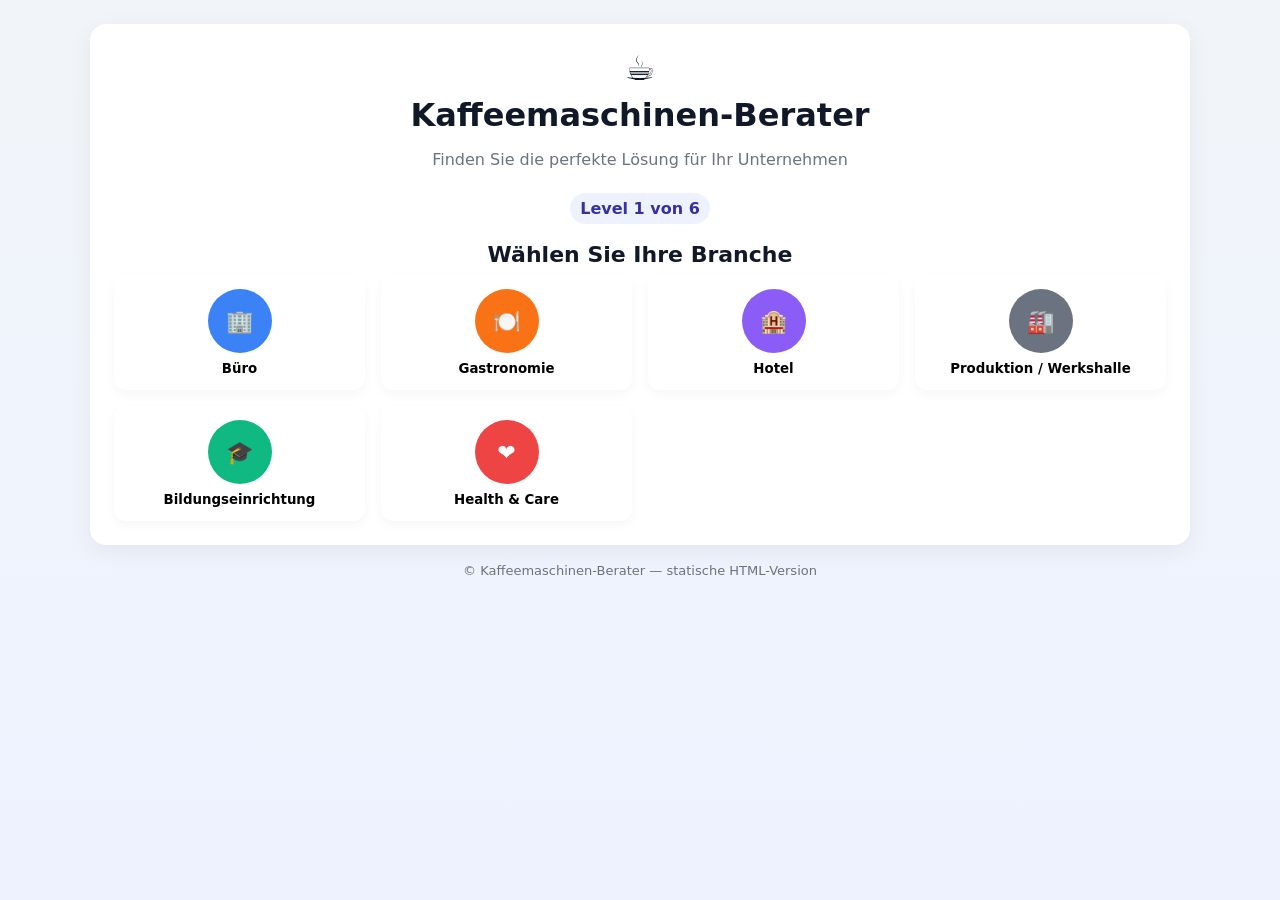
==== game.html @ 8fe612bf "initial state" ====
<!doctype html>
<html lang="de">
<head>
  <meta charset="utf-8" />
  <meta name="viewport" content="width=device-width,initial-scale=1" />
  <title>Kaffeemaschinen-Berater (HTML Version)</title>
  <style>
    :root{
      --bg:#f8fafc; --card:#fff; --muted:#6b7280; --accent:#059669;
    }
    *{box-sizing:border-box;font-family:Inter, ui-sans-serif, system-ui, -apple-system, "Segoe UI", Roboto, "Helvetica Neue", Arial;}
    body{margin:0; background:linear-gradient(180deg,#f1f5f9,#eef2ff); color:#111827; min-height:100vh; padding:24px;}
    .container{max-width:1100px;margin:0 auto;}
    .center{text-align:center;}
    .card{background:var(--card); border-radius:16px; padding:24px; box-shadow:0 6px 24px rgba(15,23,42,0.06);}
    header{margin-bottom:18px}
    h1{font-size:32px;margin:8px 0}
    h2{font-size:22px;margin:8px 0}
    .grid{display:grid; gap:16px;}
    .grid.cols-3{grid-template-columns:repeat(auto-fit,minmax(220px,1fr));}
    button{cursor:pointer;border:0;border-radius:12px;padding:14px;text-align:left;background:#fff;box-shadow:0 4px 12px rgba(2,6,23,0.04);}
    button:hover{transform:translateY(-4px);transition:all .18s ease;}
    .icon-circle{width:64px;height:64px;border-radius:9999px;display:flex;align-items:center;justify-content:center;margin:0 auto 8px;}
    .muted{color:var(--muted)}
    .small{font-size:13px}
    .pill{display:inline-block;padding:6px 10px;border-radius:999px;background:#eef2ff;color:#3730a3;font-weight:600;margin-top:8px}
    .actions{display:flex;gap:12px;flex-wrap:wrap;margin-top:12px}
    .btn-primary{background:var(--accent);color:white;padding:12px 18px;border-radius:10px;}
    .btn-ghost{background:transparent;color:var(--muted);padding:10px;border-radius:10px;}
    .btn-disabled{background:#e5e7eb;color:#9ca3af;cursor:not-allowed}
    .benefit{display:flex;gap:10px;align-items:flex-start}
    .check{width:20px;height:20px;border-radius:999px;background:#10b981;color:white;display:inline-grid;place-items:center;font-weight:700;font-size:12px}
    form .field{margin-bottom:12px}
    input, textarea{width:100%;padding:10px;border:1px solid #e5e7eb;border-radius:8px}
    footer{margin-top:18px;text-align:center;color:var(--muted);font-size:13px}
    /* responsive small */
    @media (max-width:640px){
      h1{font-size:24px}
      .icon-circle{width:56px;height:56px}
    }
  </style>
</head>
<body>
  <div class="container">
    <div id="app" class="card">
      <!-- Dynamic content injected here by JS -->
    </div>
    <footer>© Kaffeemaschinen-Berater — statische HTML-Version</footer>
  </div>

  <script>
  // --- Data & helpers (translated and corrected from React original) ---
  const app = document.getElementById('app');

  const branchen = [
    { id: 'buero', name: 'Büro', color: '#3b82f6', icon: '🏢' },
    { id: 'gastronomie', name: 'Gastronomie', color: '#f97316', icon: '🍽️' },
    { id: 'hotel', name: 'Hotel', color: '#8b5cf6', icon: '🏨' },
    { id: 'produktion', name: 'Produktion / Werkshalle', color: '#6b7280', icon: '🏭' },
    { id: 'bildung', name: 'Bildungseinrichtung', color: '#10b981', icon: '🎓' },
    { id: 'health', name: 'Health & Care', color: '#ef4444', icon: '❤️' }
  ];

  const mitarbeiterGroessen = [
    { id: 'bis10', label: 'Bis 10 Mitarbeiter', value: 'bis10' },
    { id: '11-50', label: '11–50 Mitarbeiter', value: '11-50' },
    { id: '51-200', label: '51–200 Mitarbeiter', value: '51-200' },
    { id: 'ueber200', label: 'Über 200 Mitarbeiter', value: 'ueber200' }
  ];

  const getraenkeOptionen = [
    { id: 'kaffee', label: 'Kaffee', icon: '☕' },
    { id: 'cappuccino', label: 'Cappuccino / Latte', icon: '🥛' },
    { id: 'tee', label: 'Tee', icon: '🍵' },
    { id: 'kakao', label: 'Kakao / Spezialgetränke', icon: '🍫' }
  ];

  // application state
  let state = {
    level: 1,
    branche: '',
    einsatzart: '',
    kundentyp: '',
    mitarbeiter: '',
    getraenke: [],
    festwasser: '',
    showForm: false,
    form: { firma:'', ansprechpartner:'', email:'', telefon:'', nachricht:'' }
  };

  function render(){
    app.innerHTML = '';
    if(state.level === -1){ return renderEventAbort(); }
    if(state.level === -2){ return renderPrivateAbort(); }
    if(state.level === 1){ return renderBranchenwahl(); }
    if(state.level === 2){ return renderEinsatzart(); }
    if(state.level === 3){ return renderKundentyp(); }
    if(state.level === 4){ return renderMitarbeiter(); }
    if(state.level === 5){ return renderGetraenke(); }
    if(state.level === 6 && !state.showForm){ return renderEmpfehlung(); }
    if(state.showForm){ return renderForm(); }
    // fallback
    app.innerHTML = '<p class="center muted">Etwas ist schiefgelaufen — bitte Seite neu laden.</p>';
  }

  // --- Render functions ---
  function renderBranchenwahl(){
    const container = document.createElement('div');
    container.innerHTML = `
      <header class="center">
        <div style="font-size:34px">☕</div>
        <h1>Kaffeemaschinen-Berater</h1>
        <p class="muted">Finden Sie die perfekte Lösung für Ihr Unternehmen</p>
        <div class="pill">Level 1 von 6</div>
      </header>
      <section>
        <h2 class="center">Wählen Sie Ihre Branche</h2>
        <div class="grid cols-3" id="branchen-grid"></div>
      </section>
    `;
    app.appendChild(container);
    const grid = container.querySelector('#branchen-grid');
    branchen.forEach(b => {
      const btn = document.createElement('button');
      btn.innerHTML = `
        <div class="icon-circle" style="background:${b.color}; color:white; width:64px;height:64px;border-radius:9999px;">
          <div style="font-size:22px">${b.icon}</div>
        </div>
        <strong style="display:block;text-align:center">${b.name}</strong>
      `;
      btn.addEventListener('click', () => { state.branche = b.id; state.level = 2; render(); });
      grid.appendChild(btn);
    });
  }

  function renderEinsatzart(){
    const container = document.createElement('div');
    container.innerHTML = `
      <header class="center small">
        <div class="pill">Level 2 von 6</div>
        <h2>Wie möchten Sie die Maschine nutzen?</h2>
      </header>
      <div class="grid" style="margin-top:12px">
        <button id="dauerhaft">
          <div style="font-size:22px;margin-bottom:6px">✅</div>
          <strong>Dauerhafter Einsatz im Unternehmen</strong>
          <div class="muted small">Für den täglichen Gebrauch in Ihrem Betrieb</div>
        </button>
        <button id="event">
          <div style="font-size:22px;margin-bottom:6px">❌</div>
          <strong>Einmaliges Event</strong>
          <div class="muted small">Für eine einzelne Veranstaltung</div>
        </button>
      </div>
      <div class="actions"><button class="btn-ghost" id="back">← Zurück zur Branchenwahl</button></div>
    `;
    app.appendChild(container);
    container.querySelector('#dauerhaft').addEventListener('click', () => { state.einsatzart = 'dauerhaft'; state.level = 3; render(); });
    container.querySelector('#event').addEventListener('click', () => { state.einsatzart = 'event'; state.level = -1; render(); });
    container.querySelector('#back').addEventListener('click', () => { state.level = 1; render(); });
  }

  function renderKundentyp(){
    const container = document.createElement('div');
    container.innerHTML = `
      <header class="center small">
        <div class="pill">Level 3 von 6</div>
        <h2>Für wen ist die Maschine?</h2>
      </header>
      <div class="grid" style="margin-top:12px">
        <button id="gewerblich"><div style="font-size:22px;margin-bottom:6px">🏢</div><strong>Gewerbliche Nutzung</strong><div class="muted small">Für Unternehmen und Organisationen</div></button>
        <button id="privat"><div style="font-size:22px;margin-bottom:6px">👤</div><strong>Private Nutzung</strong><div class="muted small">Für den privaten Haushalt</div></button>
      </div>
      <div class="actions"><button class="btn-ghost" id="back">← Zurück</button></div>
    `;
    app.appendChild(container);
    container.querySelector('#gewerblich').addEventListener('click', () => { state.kundentyp = 'gewerblich'; state.level = 4; render(); });
    container.querySelector('#privat').addEventListener('click', () => { state.kundentyp = 'privat'; state.level = -2; render(); });
    container.querySelector('#back').addEventListener('click', () => { state.level = 2; render(); });
  }

  function renderMitarbeiter(){
    const container = document.createElement('div');
    container.innerHTML = `
      <header class="center small">
        <div class="pill">Level 4 von 6</div>
        <h2>Wie viele Mitarbeiter haben Sie?</h2>
        <p class="muted">Dies hilft uns, die richtige Maschinengröße zu empfehlen</p>
      </header>
      <div class="grid cols-3" id="mitarbeiter-grid" style="margin-top:12px"></div>
      <div class="actions"><button class="btn-ghost" id="back">← Zurück</button></div>
    `;
    app.appendChild(container);
    const grid = container.querySelector('#mitarbeiter-grid');
    mitarbeiterGroessen.forEach(g => {
      const btn = document.createElement('button');
      btn.innerHTML = `
        <div style="font-size:20px;margin-bottom:8px">👥</div>
        <strong style="display:block;text-align:center">${g.label}</strong>
      `;
      btn.addEventListener('click', () => { state.mitarbeiter = g.value; state.level = 5; render(); });
      grid.appendChild(btn);
    });
    container.querySelector('#back').addEventListener('click', () => { state.level = 3; render(); });
  }

  function renderGetraenke(){
    const container = document.createElement('div');
    container.innerHTML = `
      <header class="center small">
        <div class="pill">Level 5 von 6</div>
        <h2>Welche Getränke möchten Sie anbieten?</h2>
        <p class="muted">Mehrfachauswahl möglich</p>
      </header>
      <div class="grid cols-3" id="getraenke-grid" style="margin-top:12px"></div>
      <div style="margin-top:12px">
        <button id="weiter" class="btn-primary btn-disabled">Weiter</button>
      </div>
      <div class="actions"><button class="btn-ghost" id="back">← Zurück</button></div>
    `;
    app.appendChild(container);
    const grid = container.querySelector('#getraenke-grid');
    getraenkeOptionen.forEach(g => {
      const btn = document.createElement('button');
      btn.setAttribute('data-id', g.id);
      updateGetraenkButton(btn, g);
      btn.addEventListener('click', () => {
        toggleGetraenk(g.id);
        updateGetraenkButton(btn, g);
        updateWeiterButton();
      });
      grid.appendChild(btn);
    });
    function updateWeiterButton(){
      const weiter = container.querySelector('#weiter');
      if(state.getraenke.length > 0){ weiter.classList.remove('btn-disabled'); weiter.classList.add('btn-primary'); weiter.disabled=false; }
      else { weiter.classList.add('btn-disabled'); weiter.classList.remove('btn-primary'); weiter.disabled=true; }
    }
    function updateGetraenkButton(btn,g){
      const selected = state.getraenke.includes(g.id);
      btn.innerHTML = `<div style="font-size:26px;margin-bottom:8px">${g.icon}</div><strong>${g.label}</strong>${selected?'<div style="margin-top:8px" class="small">Ausgewählt ✓</div>':''}`;
      btn.style.background = selected ? '#fbcfe8' : '#fff';
    }
    function toggleGetraenk(id){
      const idx = state.getraenke.indexOf(id);
      if(idx >= 0) state.getraenke.splice(idx,1);
      else state.getraenke.push(id);
    }
    container.querySelector('#weiter').addEventListener('click', () => {
      if(state.getraenke.length === 0) return;
      // NEXT: ask about festwasser (fixed water connection) — this corrects the original which advanced without asking
      renderFestwasserQuestion();
    });
    container.querySelector('#back').addEventListener('click', () => { state.level = 4; render(); });
    updateWeiterButton();
  }

  function renderFestwasserQuestion(){
    app.innerHTML = '';
    const container = document.createElement('div');
    container.innerHTML = `
      <header class="center small">
        <div class="pill">Level 6 von 6</div>
        <h2>Ist ein Festwasseranschluss (Direktwasser) möglich?</h2>
        <p class="muted">Festwasseranschluss ermöglicht unterbrechungsfreien Betrieb bei hohem Bedarf.</p>
      </header>
      <div style="display:flex;gap:12px;flex-wrap:wrap;margin-top:12px">
        <button id="fest-ja" class="btn-primary">Ja, Festwasser möglich</button>
        <button id="fest-nein" class="btn-ghost">Nein, nur Tank/Frischwasser</button>
      </div>
      <div class="actions"><button class="btn-ghost" id="back">← Zurück</button></div>
    `;
    app.appendChild(container);
    container.querySelector('#fest-ja').addEventListener('click', () => { state.festwasser = 'ja'; state.level = 6; render(); });
    container.querySelector('#fest-nein').addEventListener('click', () => { state.festwasser = 'nein'; state.level = 6; render(); });
    container.querySelector('#back').addEventListener('click', () => { state.level = 5; render(); });
  }

  function getMaschinenEmpfehlung(){
    const m = state.mitarbeiter;
    if(m === 'bis10'){
      return {
        name:'Compact Pro 3000',
        modelle:['Jura GIGA X3','WMF 1100 S','Melitta Cafina XT4'],
        benefits:[
          'Perfekt für kleine Teams bis 10 Personen',
          'Kompaktes Design mit vollautomatischem Milchsystem',
          'Einfache Reinigung und niedriger Wartungsaufwand'
        ]
      };
    } else if(m === '11-50'){
      return {
        name:'Business Line 5000',
        modelle:['WMF 1500 S+','Schaerer Coffee Art Plus','Jura X8'],
        benefits:[
          'Hoher Durchsatz für mittlere Betriebe (ca. 50–150 Tassen/Tag)',
          'Automatisches Milchsystem mit perfektem Milchschaum',
          'Telemetrie-Service für vorausschauende Wartung'
        ]
      };
    } else if(m === '51-200'){
      return {
        name:'Professional XL 8000',
        modelle:['Franke A800','WMF 9000 S+','Schaerer Coffee Soul'],
        benefits:[
          'Leistungsstarke Maschinen für hohen Bedarf (ca. 200–400 Tassen/Tag)',
          'Doppelmühlen-System für verschiedene Kaffeesorten',
          'Festwasseranschluss möglich für unterbrechungsfreien Betrieb'
        ]
      };
    } else {
      return {
        name:'Industrial Power 10000',
        modelle:['Franke SB1200','WMF 5000 S+','Schaerer Coffee Prime'],
        benefits:[
          'Industrielösung für Großbetriebe (über 500 Tassen/Tag)',
          'Robuste Technik mit maximaler Betriebssicherheit',
          'Full-Service-Paket mit 24h-Notdienst möglich'
        ]
      };
    }
  }

  function renderEmpfehlung(){
    const empfehlung = getMaschinenEmpfehlung();
    const container = document.createElement('div');
    container.innerHTML = `
      <header class="center">
        <div style="font-size:42px">🏆</div>
        <h1>Ihre Empfehlung</h1>
        <div class="pill">${empfehlung.name}</div>
      </header>

      <section style="margin-top:12px" class="card">
        <h2>Passende Modelle</h2>
        <div id="models" style="display:flex;gap:12px;flex-wrap:wrap;margin-top:10px"></div>

        <h2 style="margin-top:12px">Ihre Vorteile</h2>
        <div id="benefits" style="margin-top:8px"></div>
      </section>

      <section style="margin-top:12px" class="card center">
        <h3>Interessiert?</h3>
        <p class="muted">Lassen Sie sich von unseren Experten beraten!</p>
        <div class="actions center" style="justify-content:center;margin-top:12px">
          <button id="open-form" class="btn-primary">Jetzt kostenlos beraten lassen</button>
          <button id="new" class="btn-ghost">Neue Beratung starten</button>
        </div>
      </section>
    `;
    app.appendChild(container);
    const modelsDiv = container.querySelector('#models');
    empfehlung.modelle.forEach(m => {
      const d = document.createElement('div');
      d.className = 'card';
      d.style.minWidth='160px';
      d.innerHTML = `<div style="font-size:28px">☕</div><strong>${m}</strong>`;
      modelsDiv.appendChild(d);
    });
    const benefitsDiv = container.querySelector('#benefits');
    empfehlung.benefits.forEach(b => {
      const d = document.createElement('div');
      d.className = 'benefit';
      d.innerHTML = `<div class="check">✓</div><div>${b}</div>`;
      benefitsDiv.appendChild(d);
    });

    container.querySelector('#open-form').addEventListener('click', () => { state.showForm = true; render(); });
    container.querySelector('#new').addEventListener('click', () => { restart(); render(); });
  }

  function renderForm(){
    const container = document.createElement('div');
    container.innerHTML = `
      <header class="center small">
        <div class="pill">Kontaktformular</div>
        <h2>Kontaktformular</h2>
        <p class="muted">Füllen Sie das Formular aus und wir melden uns zeitnah bei Ihnen!</p>
      </header>
      <form id="lead-form" class="card" novalidate>
        <div class="field"><label>Firma *</label><input id="firma" type="text" value="${escapeHtml(state.form.firma)}"></div>
        <div class="field"><label>Ansprechpartner *</label><input id="ansprechpartner" type="text" value="${escapeHtml(state.form.ansprechpartner)}"></div>
        <div class="field"><label>E-Mail *</label><input id="email" type="email" value="${escapeHtml(state.form.email)}"></div>
        <div class="field"><label>Telefon *</label><input id="telefon" type="tel" value="${escapeHtml(state.form.telefon)}"></div>
        <div class="field"><label>Nachricht (optional)</label><textarea id="nachricht" rows="4">${escapeHtml(state.form.nachricht)}</textarea></div>
        <div style="display:flex;gap:8px">
          <button id="submit" class="btn-primary" type="button">Anfrage absenden</button>
          <button id="back" class="btn-ghost" type="button">← Zurück zur Empfehlung</button>
        </div>
      </form>
    `;
    app.innerHTML = '';
    app.appendChild(container);

    container.querySelector('#submit').addEventListener('click', () => {
      // simple validation
      const firma = container.querySelector('#firma').value.trim();
      const ansprechpartner = container.querySelector('#ansprechpartner').value.trim();
      const email = container.querySelector('#email').value.trim();
      const telefon = container.querySelector('#telefon').value.trim();
      const nachricht = container.querySelector('#nachricht').value.trim();

      if(!firma || !ansprechpartner || !email || !telefon){
        alert('Bitte füllen Sie alle Pflichtfelder aus.');
        return;
      }
      // store form state (in a real app we'd send to server)
      state.form = { firma, ansprechpartner, email, telefon, nachricht };
      alert('Vielen Dank! Ihre Anfrage wurde erfolgreich übermittelt. Wir melden uns zeitnah bei Ihnen.');
      restart();
      render();
    });

    container.querySelector('#back').addEventListener('click', () => { state.showForm = false; render(); });
  }

  // abort screens
  function renderEventAbort(){
    app.innerHTML = `
      <div class="center">
        <div style="font-size:48px;color:#ef4444">⛔</div>
        <h2>Event-Anfrage</h2>
        <p class="muted">Unsere Lösungen sind für den dauerhaften Einsatz konzipiert und nicht für einmalige Events geeignet.</p>
        <div class="actions" style="justify-content:center;margin-top:12px">
          <button class="btn-primary" id="restart">Zurück zum Start</button>
        </div>
      </div>
    `;
    document.getElementById('restart').addEventListener('click', () => { restart(); render(); });
  }

  function renderPrivateAbort(){
    app.innerHTML = `
      <div class="center">
        <div style="font-size:48px;color:#fb923c">⛔</div>
        <h2>B2B only</h2>
        <p class="muted">Wir sind ausschließlich für Geschäftskunden tätig und können Privatpersonen nicht versorgen.</p>
        <div class="actions" style="justify-content:center;margin-top:12px">
          <button class="btn-primary" id="restart2">Zurück zum Start</button>
        </div>
      </div>
    `;
    document.getElementById('restart2').addEventListener('click', () => { restart(); render(); });
  }

  // utilities
  function restart(){
    state = {
      level: 1,
      branche: '',
      einsatzart: '',
      kundentyp: '',
      mitarbeiter: '',
      getraenke: [],
      festwasser: '',
      showForm: false,
      form: { firma:'', ansprechpartner:'', email:'', telefon:'', nachricht:'' }
    };
  }

  function escapeHtml(s){ return String(s||'').replace(/[&<>"']/g, m => ({'&':'&amp;','<':'&lt;','>':'&gt;','"':'&quot;',"'":"&#39;"}[m])); }

  // initial render
  render();

  </script>
<script>
  window.intercomSettings = {
    api_base: "https://api-iam.intercom.io",
    app_id: "wpspekbt",
    user_id: user.id, // IMPORTANT: Replace "user.id" with the variable you use to capture the user's ID
    name: user.name, // IMPORTANT: Replace "user.name" with the variable you use to capture the user's name
    email: user.email, // IMPORTANT: Replace "user.email" with the variable you use to capture the user's email address
    created_at: user.createdAt, // IMPORTANT: Replace "user.createdAt" with the variable you use to capture the user's sign-up date
  };
</script>


<script>
  // We pre-filled your app ID in the widget URL: 'https://widget.intercom.io/widget/wpspekbt'
  (function(){var w=window;var ic=w.Intercom;if(typeof ic==="function"){ic('reattach_activator');ic('update',w.intercomSettings);}else{var d=document;var i=function(){i.c(arguments);};i.q=[];i.c=function(args){i.q.push(args);};w.Intercom=i;var l=function(){var s=d.createElement('script');s.type='text/javascript';s.async=true;s.src='https://widget.intercom.io/widget/wpspekbt';var x=d.getElementsByTagName('script')[0];x.parentNode.insertBefore(s,x);};if(document.readyState==='complete'){l();}else if(w.attachEvent){w.attachEvent('onload',l);}else{w.addEventListener('load',l,false);}}})();
</script>
<!-- 🔹 Intercom Widget mit User-Daten -->
<script>
  // Beispielhafte Nutzerdaten (können dynamisch durch deine Logik ersetzt werden)
  const user = {
    id: "12345",
    name: "Max Mustermann",
    email: "max@beispiel.de",
    createdAt: Math.floor(new Date().getTime() / 1000)
  };

  window.intercomSettings = {
    api_base: "https://api-iam.intercom.io",
    app_id: "wpspekbt",
    user_id: user.id,       // Replace with your variable capturing user ID
    name: user.name,        // Replace with your variable capturing user name
    email: user.email,      // Replace with your variable capturing user email
    created_at: user.createdAt // Replace with your variable capturing signup date
  };
</script>

<script>
  // Intercom Widget Loader
  (function(){
    var w=window; var ic=w.Intercom;
    if(typeof ic==="function"){
      ic('reattach_activator'); ic('update',w.intercomSettings);
    } else {
      var d=document; var i=function(){i.c(arguments);}; i.q=[];
      i.c=function(args){i.q.push(args);}; w.Intercom=i;
      var l=function(){
        var s=d.createElement('script'); s.type='text/javascript'; s.async=true;
        s.src='https://widget.intercom.io/widget/wpspekbt';
        var x=d.getElementsByTagName('script')[0];
        x.parentNode.insertBefore(s,x);
      };
      if(document.readyState==='complete'){l();}
      else if(w.attachEvent){w.attachEvent('onload',l);}
      else{w.addEventListener('load',l,false);}
    }
  })();
</script>

<!-- Google Tag Manager -->
<script>
  (function(w,d,s,l,i){
    w[l]=w[l]||[];
    w[l].push({'gtm.start': new Date().getTime(),event:'gtm.js'});
    var f=d.getElementsByTagName(s)[0],
        j=d.createElement(s),dl=l!='dataLayer'?'&l='+l:'';
    j.async=true;
    j.src='https://www.googletagmanager.com/gtm.js?id='+i+dl;
    f.parentNode.insertBefore(j,f);
  })(window,document,'script','dataLayer','GTM-XXXXXXX');
</script>
<noscript><iframe src="https://www.googletagmanager.com/ns.html?id=GTM-XXXXXXX"
height="0" width="0" style="display:none;visibility:hidden"></iframe></noscript>

</body>
</html>
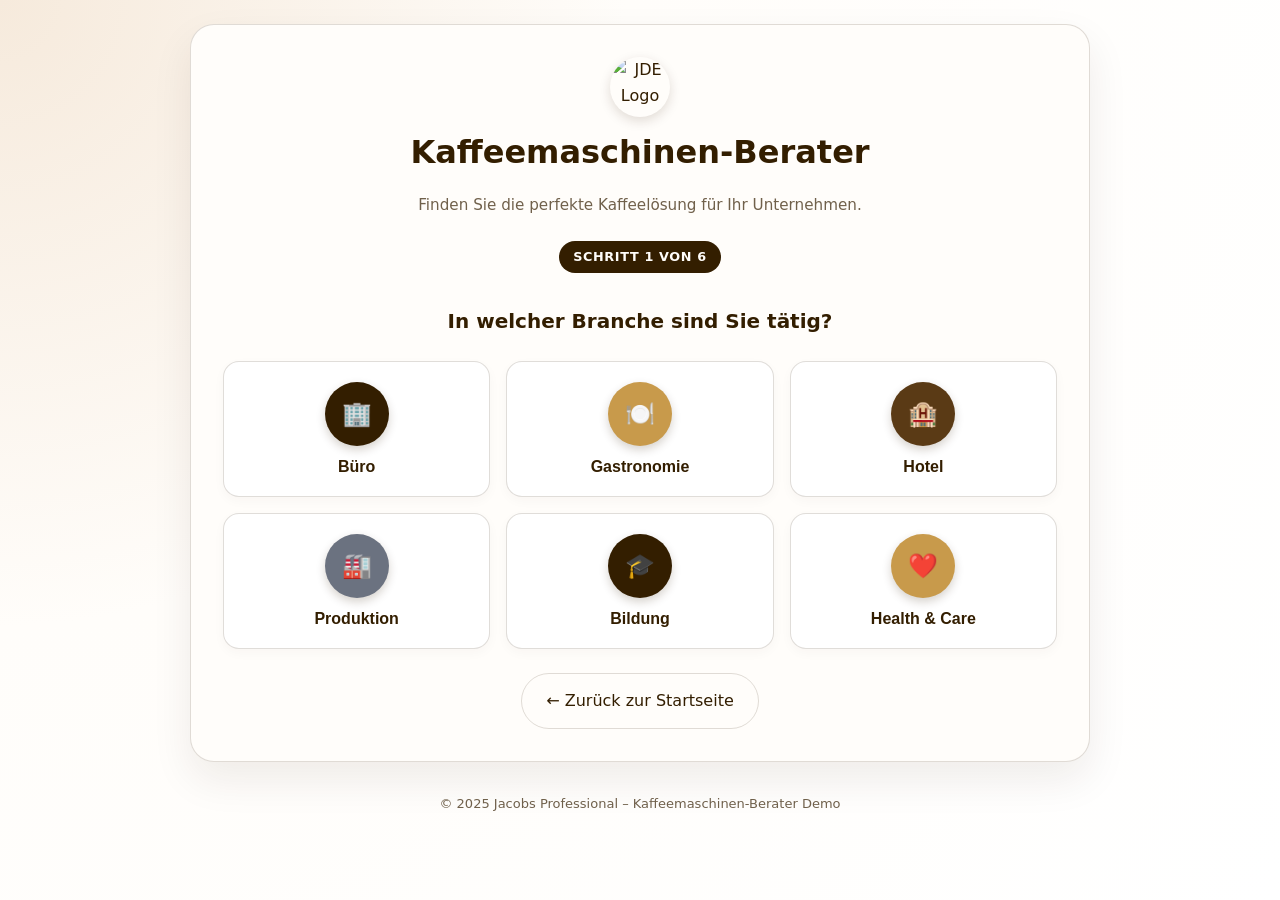
==== commit b5cbc151: "Change greeting from 'Hello' to 'Goodbye'" ====
--- a/game.html
+++ b/game.html
@@ -3,62 +3,298 @@
 <head>
   <meta charset="utf-8" />
   <meta name="viewport" content="width=device-width,initial-scale=1" />
-  <title>Kaffeemaschinen-Berater (HTML Version)</title>
+  <title>Kaffeemaschinen-Berater | JDE Professional</title>
   <style>
-    :root{
-      --bg:#f8fafc; --card:#fff; --muted:#6b7280; --accent:#059669;
-    }
-    *{box-sizing:border-box;font-family:Inter, ui-sans-serif, system-ui, -apple-system, "Segoe UI", Roboto, "Helvetica Neue", Arial;}
-    body{margin:0; background:linear-gradient(180deg,#f1f5f9,#eef2ff); color:#111827; min-height:100vh; padding:24px;}
-    .container{max-width:1100px;margin:0 auto;}
-    .center{text-align:center;}
-    .card{background:var(--card); border-radius:16px; padding:24px; box-shadow:0 6px 24px rgba(15,23,42,0.06);}
-    header{margin-bottom:18px}
-    h1{font-size:32px;margin:8px 0}
-    h2{font-size:22px;margin:8px 0}
-    .grid{display:grid; gap:16px;}
-    .grid.cols-3{grid-template-columns:repeat(auto-fit,minmax(220px,1fr));}
-    button{cursor:pointer;border:0;border-radius:12px;padding:14px;text-align:left;background:#fff;box-shadow:0 4px 12px rgba(2,6,23,0.04);}
-    button:hover{transform:translateY(-4px);transition:all .18s ease;}
-    .icon-circle{width:64px;height:64px;border-radius:9999px;display:flex;align-items:center;justify-content:center;margin:0 auto 8px;}
-    .muted{color:var(--muted)}
-    .small{font-size:13px}
-    .pill{display:inline-block;padding:6px 10px;border-radius:999px;background:#eef2ff;color:#3730a3;font-weight:600;margin-top:8px}
-    .actions{display:flex;gap:12px;flex-wrap:wrap;margin-top:12px}
-    .btn-primary{background:var(--accent);color:white;padding:12px 18px;border-radius:10px;}
-    .btn-ghost{background:transparent;color:var(--muted);padding:10px;border-radius:10px;}
-    .btn-disabled{background:#e5e7eb;color:#9ca3af;cursor:not-allowed}
-    .benefit{display:flex;gap:10px;align-items:flex-start}
-    .check{width:20px;height:20px;border-radius:999px;background:#10b981;color:white;display:inline-grid;place-items:center;font-weight:700;font-size:12px}
-    form .field{margin-bottom:12px}
-    input, textarea{width:100%;padding:10px;border:1px solid #e5e7eb;border-radius:8px}
-    footer{margin-top:18px;text-align:center;color:var(--muted);font-size:13px}
-    /* responsive small */
-    @media (max-width:640px){
-      h1{font-size:24px}
-      .icon-circle{width:56px;height:56px}
+    :root {
+      /* JDE Corporate Colors */
+      --jde-brown: #331E00;
+      --jde-cream: #F6EADC;
+      --jde-offwhite: #FFFDFA;
+      
+      /* Semantic Variables */
+      --bg-gradient: radial-gradient(circle at top left, #F6EADC 0, #FFFDFA 40%, #ffffff 100%);
+      --card-bg: var(--jde-offwhite);
+      --text-main: var(--jde-brown);
+      --text-muted: rgba(51, 30, 0, 0.7);
+      --border-color: rgba(51, 30, 0, 0.15);
+      --primary: var(--jde-brown);
+      --primary-hover: #4a2c00;
+      --accent-selection: var(--jde-cream);
+    }
+
+    * {
+      box-sizing: border-box;
+    }
+
+    body {
+      margin: 0;
+      font-family: system-ui, -apple-system, BlinkMacSystemFont, "Segoe UI", sans-serif;
+      background: var(--bg-gradient);
+      color: var(--text-main);
+      min-height: 100vh;
+      padding: 24px;
+      line-height: 1.6;
+    }
+
+    .container {
+      max-width: 900px; /* Etwas schmaler für besseren Fokus */
+      margin: 0 auto;
+    }
+
+    .center {
+      text-align: center;
+    }
+
+    /* Card Styling wie auf der Hauptseite */
+    .card {
+      background: var(--card-bg);
+      border-radius: 24px;
+      padding: 32px;
+      box-shadow: 0 18px 40px rgba(51, 30, 0, 0.08);
+      border: 1px solid var(--border-color);
+    }
+
+    header {
+      margin-bottom: 24px;
+    }
+
+    h1 {
+      font-size: clamp(24px, 4vw, 32px);
+      margin: 8px 0;
+      font-weight: 700;
+      color: var(--jde-brown);
+    }
+
+    h2 {
+      font-size: 20px;
+      margin: 8px 0;
+      font-weight: 600;
+    }
+
+    .muted {
+      color: var(--text-muted);
+      font-size: 0.95rem;
+    }
+
+    .grid {
+      display: grid;
+      gap: 16px;
+    }
+
+    .grid.cols-3 {
+      grid-template-columns: repeat(auto-fit, minmax(220px, 1fr));
+    }
+
+    /* Interactive Buttons */
+    button {
+      cursor: pointer;
+      border: 1px solid var(--border-color);
+      border-radius: 16px;
+      padding: 20px;
+      text-align: left;
+      background: #fff;
+      color: var(--text-main);
+      box-shadow: 0 4px 12px rgba(51, 30, 0, 0.03);
+      transition: all 0.2s ease;
+      font-size: 1rem;
+    }
+
+    button:hover:not(:disabled) {
+      transform: translateY(-3px);
+      border-color: var(--jde-brown);
+      box-shadow: 0 8px 20px rgba(51, 30, 0, 0.1);
+    }
+
+    /* Icons */
+    .icon-circle {
+      width: 64px;
+      height: 64px;
+      border-radius: 50%;
+      display: flex;
+      align-items: center;
+      justify-content: center;
+      margin: 0 auto 12px;
+      background: var(--jde-brown);
+      color: var(--jde-offwhite);
+      font-size: 24px;
+      box-shadow: 0 4px 10px rgba(51, 30, 0, 0.2);
+    }
+
+    .small {
+      font-size: 13px;
+    }
+
+    /* Badge / Pill */
+    .pill {
+      display: inline-block;
+      padding: 6px 14px;
+      border-radius: 999px;
+      background: var(--jde-brown);
+      color: var(--jde-offwhite);
+      font-weight: 600;
+      font-size: 0.8rem;
+      margin-top: 8px;
+      margin-bottom: 8px;
+      letter-spacing: 0.05em;
+      text-transform: uppercase;
+    }
+
+    /* Action Buttons Area */
+    .actions {
+      display: flex;
+      gap: 12px;
+      flex-wrap: wrap;
+      margin-top: 24px;
+    }
+
+    /* Primary Button (JDE Brown) */
+    .btn-primary {
+      background: var(--primary);
+      color: var(--jde-offwhite);
+      padding: 14px 24px;
+      border-radius: 999px; /* Pill Shape */
+      border: none;
+      font-weight: 600;
+      display: inline-flex;
+      align-items: center;
+      justify-content: center;
+      gap: 8px;
+    }
+
+    .btn-primary:hover {
+      background: var(--primary-hover);
+      transform: translateY(-2px);
+    }
+
+    /* Ghost/Secondary Button */
+    .btn-ghost {
+      background: transparent;
+      color: var(--text-main);
+      padding: 14px 24px;
+      border-radius: 999px;
+      border: 1px solid var(--border-color);
+      font-weight: 500;
+    }
+
+    .btn-ghost:hover {
+      border-color: var(--jde-brown);
+      background: rgba(246, 234, 220, 0.3); /* Slight cream tint */
+    }
+
+    .btn-disabled {
+      background: #e5e7eb;
+      color: #9ca3af;
+      cursor: not-allowed;
+      border-color: transparent;
+      box-shadow: none;
+    }
+    
+    .btn-disabled:hover {
+      transform: none;
+      box-shadow: none;
+    }
+
+    /* Results */
+    .benefit {
+      display: flex;
+      gap: 12px;
+      align-items: flex-start;
+      margin-bottom: 12px;
+    }
+
+    .check {
+      width: 24px;
+      height: 24px;
+      flex-shrink: 0;
+      border-radius: 50%;
+      background: #3ABF4A; /* Ein frisches Grün für Success passt gut */
+      color: white;
+      display: inline-grid;
+      place-items: center;
+      font-weight: 700;
+      font-size: 14px;
+    }
+
+    /* Formular */
+    form .field {
+      margin-bottom: 16px;
+    }
+    
+    label {
+      display: block;
+      margin-bottom: 6px;
+      font-weight: 600;
+      font-size: 0.9rem;
+    }
+
+    input, textarea {
+      width: 100%;
+      padding: 12px 16px;
+      border: 1px solid var(--border-color);
+      border-radius: 12px;
+      background: #fff;
+      font-family: inherit;
+      color: var(--text-main);
+      outline: none;
+      transition: border-color 0.2s;
+    }
+
+    input:focus, textarea:focus {
+      border-color: var(--jde-brown);
+      box-shadow: 0 0 0 3px rgba(51, 30, 0, 0.08);
+    }
+
+    footer {
+      margin-top: 32px;
+      text-align: center;
+      color: var(--text-muted);
+      font-size: 13px;
+    }
+    
+    /* Logo Integration for Header */
+    .logo-container {
+        width: 60px;
+        height: 60px;
+        margin: 0 auto 10px;
+        border-radius: 50%;
+        overflow: hidden;
+        box-shadow: 0 4px 12px rgba(51,30,0,0.15);
+    }
+    .logo-container img {
+        width: 100%;
+        height: 100%;
+        object-fit: contain;
+    }
+
+    @media (max-width: 640px) {
+      .card { padding: 20px; border-radius: 20px; }
+      h1 { font-size: 26px; }
+      .icon-circle { width: 56px; height: 56px; }
+      .actions { flex-direction: column; }
+      .actions button { width: 100%; justify-content: center; }
     }
   </style>
 </head>
 <body>
   <div class="container">
     <div id="app" class="card">
-      <!-- Dynamic content injected here by JS -->
-    </div>
-    <footer>© Kaffeemaschinen-Berater — statische HTML-Version</footer>
+      </div>
+    <footer>© 2025 Jacobs Professional – Kaffeemaschinen-Berater Demo</footer>
   </div>
 
   <script>
-  // --- Data & helpers (translated and corrected from React original) ---
+  // --- Data & helpers ---
   const app = document.getElementById('app');
 
+  // Colors updated to fit JDE Corporate Design (Brown/Gold/Neutrals) 
+  // We use CSS variables mainly, but keep these for inline styles if needed
   const branchen = [
-    { id: 'buero', name: 'Büro', color: '#3b82f6', icon: '🏢' },
-    { id: 'gastronomie', name: 'Gastronomie', color: '#f97316', icon: '🍽️' },
-    { id: 'hotel', name: 'Hotel', color: '#8b5cf6', icon: '🏨' },
-    { id: 'produktion', name: 'Produktion / Werkshalle', color: '#6b7280', icon: '🏭' },
-    { id: 'bildung', name: 'Bildungseinrichtung', color: '#10b981', icon: '🎓' },
-    { id: 'health', name: 'Health & Care', color: '#ef4444', icon: '❤️' }
+    { id: 'buero', name: 'Büro', color: '#331E00', icon: '🏢' }, // JDE Brown
+    { id: 'gastronomie', name: 'Gastronomie', color: '#C89A4B', icon: '🍽️' }, // Gold Accent
+    { id: 'hotel', name: 'Hotel', color: '#5A3A15', icon: '🏨' }, // Lighter Brown
+    { id: 'produktion', name: 'Produktion', color: '#6b7280', icon: '🏭' }, // Grey (Standard)
+    { id: 'bildung', name: 'Bildung', color: '#331E00', icon: '🎓' },
+    { id: 'health', name: 'Health & Care', color: '#C89A4B', icon: '❤️' }
   ];
 
   const mitarbeiterGroessen = [
@@ -69,10 +305,10 @@
   ];
 
   const getraenkeOptionen = [
-    { id: 'kaffee', label: 'Kaffee', icon: '☕' },
-    { id: 'cappuccino', label: 'Cappuccino / Latte', icon: '🥛' },
-    { id: 'tee', label: 'Tee', icon: '🍵' },
-    { id: 'kakao', label: 'Kakao / Spezialgetränke', icon: '🍫' }
+    { id: 'kaffee', label: 'Kaffee (Schwarz)', icon: '☕' },
+    { id: 'cappuccino', label: 'Milchspezialitäten', icon: '🥛' },
+    { id: 'tee', label: 'Heißwasser / Tee', icon: '🍵' },
+    { id: 'kakao', label: 'Kakao', icon: '🍫' }
   ];
 
   // application state
@@ -90,6 +326,7 @@
 
   function render(){
     app.innerHTML = '';
+    window.scrollTo(0,0); // Scroll to top on render
     if(state.level === -1){ return renderEventAbort(); }
     if(state.level === -2){ return renderPrivateAbort(); }
     if(state.level === 1){ return renderBranchenwahl(); }
@@ -99,7 +336,7 @@
     if(state.level === 5){ return renderGetraenke(); }
     if(state.level === 6 && !state.showForm){ return renderEmpfehlung(); }
     if(state.showForm){ return renderForm(); }
-    // fallback
+    
     app.innerHTML = '<p class="center muted">Etwas ist schiefgelaufen — bitte Seite neu laden.</p>';
   }
 
@@ -108,23 +345,27 @@
     const container = document.createElement('div');
     container.innerHTML = `
       <header class="center">
-        <div style="font-size:34px">☕</div>
+        <div class="logo-container"><img src="grafik.jpg" alt="JDE Logo"></div>
         <h1>Kaffeemaschinen-Berater</h1>
-        <p class="muted">Finden Sie die perfekte Lösung für Ihr Unternehmen</p>
-        <div class="pill">Level 1 von 6</div>
+        <p class="muted">Finden Sie die perfekte Kaffeelösung für Ihr Unternehmen.</p>
+        <div class="pill">Schritt 1 von 6</div>
       </header>
       <section>
-        <h2 class="center">Wählen Sie Ihre Branche</h2>
-        <div class="grid cols-3" id="branchen-grid"></div>
+        <h2 class="center">In welcher Branche sind Sie tätig?</h2>
+        <div class="grid cols-3" id="branchen-grid" style="margin-top:24px;"></div>
       </section>
+      <div class="actions center" style="justify-content:center">
+         <a href="index.html" class="btn-ghost" style="text-decoration:none; text-align:center;">← Zurück zur Startseite</a>
+      </div>
     `;
     app.appendChild(container);
     const grid = container.querySelector('#branchen-grid');
     branchen.forEach(b => {
       const btn = document.createElement('button');
+      // Using CSS variable for background consistency
       btn.innerHTML = `
-        <div class="icon-circle" style="background:${b.color}; color:white; width:64px;height:64px;border-radius:9999px;">
-          <div style="font-size:22px">${b.icon}</div>
+        <div class="icon-circle" style="background:${b.color};">
+          <div style="font-size:24px">${b.icon}</div>
         </div>
         <strong style="display:block;text-align:center">${b.name}</strong>
       `;
@@ -137,22 +378,22 @@
     const container = document.createElement('div');
     container.innerHTML = `
       <header class="center small">
-        <div class="pill">Level 2 von 6</div>
+        <div class="pill">Schritt 2 von 6</div>
         <h2>Wie möchten Sie die Maschine nutzen?</h2>
       </header>
-      <div class="grid" style="margin-top:12px">
+      <div class="grid" style="margin-top:24px">
         <button id="dauerhaft">
-          <div style="font-size:22px;margin-bottom:6px">✅</div>
-          <strong>Dauerhafter Einsatz im Unternehmen</strong>
-          <div class="muted small">Für den täglichen Gebrauch in Ihrem Betrieb</div>
+          <div style="font-size:24px;margin-bottom:8px">🏢</div>
+          <strong>Dauerhafter Einsatz</strong>
+          <div class="muted small">Tägliche Versorgung im Betrieb</div>
         </button>
         <button id="event">
-          <div style="font-size:22px;margin-bottom:6px">❌</div>
+          <div style="font-size:24px;margin-bottom:8px">🎉</div>
           <strong>Einmaliges Event</strong>
-          <div class="muted small">Für eine einzelne Veranstaltung</div>
+          <div class="muted small">Kurzzeitmiete für Veranstaltungen</div>
         </button>
       </div>
-      <div class="actions"><button class="btn-ghost" id="back">← Zurück zur Branchenwahl</button></div>
+      <div class="actions"><button class="btn-ghost" id="back">← Zurück</button></div>
     `;
     app.appendChild(container);
     container.querySelector('#dauerhaft').addEventListener('click', () => { state.einsatzart = 'dauerhaft'; state.level = 3; render(); });
@@ -164,12 +405,20 @@
     const container = document.createElement('div');
     container.innerHTML = `
       <header class="center small">
-        <div class="pill">Level 3 von 6</div>
+        <div class="pill">Schritt 3 von 6</div>
         <h2>Für wen ist die Maschine?</h2>
       </header>
-      <div class="grid" style="margin-top:12px">
-        <button id="gewerblich"><div style="font-size:22px;margin-bottom:6px">🏢</div><strong>Gewerbliche Nutzung</strong><div class="muted small">Für Unternehmen und Organisationen</div></button>
-        <button id="privat"><div style="font-size:22px;margin-bottom:6px">👤</div><strong>Private Nutzung</strong><div class="muted small">Für den privaten Haushalt</div></button>
+      <div class="grid" style="margin-top:24px">
+        <button id="gewerblich">
+           <div style="font-size:24px;margin-bottom:8px">💼</div>
+           <strong>Gewerbliche Nutzung</strong>
+           <div class="muted small">Für Büros, Gastronomie, Health & Care</div>
+        </button>
+        <button id="privat">
+           <div style="font-size:24px;margin-bottom:8px">🏠</div>
+           <strong>Private Nutzung</strong>
+           <div class="muted small">Für den Haushalt</div>
+        </button>
       </div>
       <div class="actions"><button class="btn-ghost" id="back">← Zurück</button></div>
     `;
@@ -183,11 +432,10 @@
     const container = document.createElement('div');
     container.innerHTML = `
       <header class="center small">
-        <div class="pill">Level 4 von 6</div>
-        <h2>Wie viele Mitarbeiter haben Sie?</h2>
-        <p class="muted">Dies hilft uns, die richtige Maschinengröße zu empfehlen</p>
+        <div class="pill">Schritt 4 von 6</div>
+        <h2>Wie viele Mitarbeiter / Gäste versorgen Sie täglich?</h2>
       </header>
-      <div class="grid cols-3" id="mitarbeiter-grid" style="margin-top:12px"></div>
+      <div class="grid cols-3" id="mitarbeiter-grid" style="margin-top:24px"></div>
       <div class="actions"><button class="btn-ghost" id="back">← Zurück</button></div>
     `;
     app.appendChild(container);
@@ -195,7 +443,7 @@
     mitarbeiterGroessen.forEach(g => {
       const btn = document.createElement('button');
       btn.innerHTML = `
-        <div style="font-size:20px;margin-bottom:8px">👥</div>
+        <div style="font-size:24px;margin-bottom:8px; color:var(--jde-brown);">👥</div>
         <strong style="display:block;text-align:center">${g.label}</strong>
       `;
       btn.addEventListener('click', () => { state.mitarbeiter = g.value; state.level = 5; render(); });
@@ -208,13 +456,13 @@
     const container = document.createElement('div');
     container.innerHTML = `
       <header class="center small">
-        <div class="pill">Level 5 von 6</div>
-        <h2>Welche Getränke möchten Sie anbieten?</h2>
+        <div class="pill">Schritt 5 von 6</div>
+        <h2>Welche Getränkevielfalt wünschen Sie?</h2>
         <p class="muted">Mehrfachauswahl möglich</p>
       </header>
-      <div class="grid cols-3" id="getraenke-grid" style="margin-top:12px"></div>
-      <div style="margin-top:12px">
-        <button id="weiter" class="btn-primary btn-disabled">Weiter</button>
+      <div class="grid cols-3" id="getraenke-grid" style="margin-top:24px"></div>
+      <div style="margin-top:24px; text-align:center;">
+        <button id="weiter" class="btn-primary btn-disabled">Weiter zum letzten Schritt</button>
       </div>
       <div class="actions"><button class="btn-ghost" id="back">← Zurück</button></div>
     `;
@@ -231,24 +479,42 @@
       });
       grid.appendChild(btn);
     });
+    
     function updateWeiterButton(){
       const weiter = container.querySelector('#weiter');
-      if(state.getraenke.length > 0){ weiter.classList.remove('btn-disabled'); weiter.classList.add('btn-primary'); weiter.disabled=false; }
-      else { weiter.classList.add('btn-disabled'); weiter.classList.remove('btn-primary'); weiter.disabled=true; }
-    }
+      if(state.getraenke.length > 0){ 
+          weiter.classList.remove('btn-disabled'); 
+          weiter.disabled=false; 
+      } else { 
+          weiter.classList.add('btn-disabled'); 
+          weiter.disabled=true; 
+      }
+    }
+
     function updateGetraenkButton(btn,g){
       const selected = state.getraenke.includes(g.id);
-      btn.innerHTML = `<div style="font-size:26px;margin-bottom:8px">${g.icon}</div><strong>${g.label}</strong>${selected?'<div style="margin-top:8px" class="small">Ausgewählt ✓</div>':''}`;
-      btn.style.background = selected ? '#fbcfe8' : '#fff';
-    }
+      // HIER ANGEPASST: Nutze JDE Cream (#F6EADC) als Hintergrund statt Pink
+      const bg = selected ? 'var(--jde-cream)' : '#fff';
+      const border = selected ? '2px solid var(--jde-brown)' : '1px solid var(--border-color)';
+      
+      btn.style.background = bg;
+      btn.style.border = border;
+      
+      btn.innerHTML = `
+        <div style="font-size:26px;margin-bottom:8px">${g.icon}</div>
+        <strong>${g.label}</strong>
+        ${selected ? '<div style="margin-top:8px; color:var(--jde-brown); font-weight:bold;" class="small">Ausgewählt ✓</div>' : ''}
+      `;
+    }
+    
     function toggleGetraenk(id){
       const idx = state.getraenke.indexOf(id);
       if(idx >= 0) state.getraenke.splice(idx,1);
       else state.getraenke.push(id);
     }
+    
     container.querySelector('#weiter').addEventListener('click', () => {
       if(state.getraenke.length === 0) return;
-      // NEXT: ask about festwasser (fixed water connection) — this corrects the original which advanced without asking
       renderFestwasserQuestion();
     });
     container.querySelector('#back').addEventListener('click', () => { state.level = 4; render(); });
@@ -260,13 +526,19 @@
     const container = document.createElement('div');
     container.innerHTML = `
       <header class="center small">
-        <div class="pill">Level 6 von 6</div>
-        <h2>Ist ein Festwasseranschluss (Direktwasser) möglich?</h2>
-        <p class="muted">Festwasseranschluss ermöglicht unterbrechungsfreien Betrieb bei hohem Bedarf.</p>
+        <div class="pill">Schritt 6 von 6</div>
+        <h2>Ist ein Festwasseranschluss möglich?</h2>
+        <p class="muted">Ein Anschluss sorgt für unterbrechungsfreien Betrieb ohne Tanknachfüllen.</p>
       </header>
-      <div style="display:flex;gap:12px;flex-wrap:wrap;margin-top:12px">
-        <button id="fest-ja" class="btn-primary">Ja, Festwasser möglich</button>
-        <button id="fest-nein" class="btn-ghost">Nein, nur Tank/Frischwasser</button>
+      <div style="display:grid; grid-template-columns: 1fr 1fr; gap:16px; margin-top:24px">
+        <button id="fest-ja" style="text-align:center">
+            <div style="font-size:24px;margin-bottom:8px">🚰</div>
+            <strong>Ja</strong><br><span class="muted small">Festwasser möglich</span>
+        </button>
+        <button id="fest-nein" style="text-align:center">
+            <div style="font-size:24px;margin-bottom:8px">🍶</div>
+            <strong>Nein</strong><br><span class="muted small">Wassertank benötigt</span>
+        </button>
       </div>
       <div class="actions"><button class="btn-ghost" id="back">← Zurück</button></div>
     `;
@@ -283,39 +555,39 @@
         name:'Compact Pro 3000',
         modelle:['Jura GIGA X3','WMF 1100 S','Melitta Cafina XT4'],
         benefits:[
-          'Perfekt für kleine Teams bis 10 Personen',
-          'Kompaktes Design mit vollautomatischem Milchsystem',
-          'Einfache Reinigung und niedriger Wartungsaufwand'
+          'Ideal für kleine Teams & Meetingräume',
+          'Kompaktes Design, einfacher Betrieb',
+          'Plug & Play mit Wassertank'
         ]
       };
     } else if(m === '11-50'){
       return {
         name:'Business Line 5000',
-        modelle:['WMF 1500 S+','Schaerer Coffee Art Plus','Jura X8'],
+        modelle:['WMF 1500 S+','Schaerer Coffee Art','Jura X8'],
         benefits:[
-          'Hoher Durchsatz für mittlere Betriebe (ca. 50–150 Tassen/Tag)',
-          'Automatisches Milchsystem mit perfektem Milchschaum',
-          'Telemetrie-Service für vorausschauende Wartung'
+          'Hohe Leistung für den Dauerbetrieb',
+          'Perfekter Milchschaum auf Knopfdruck',
+          'Optional mit Zahlungssystemen'
         ]
       };
     } else if(m === '51-200'){
       return {
         name:'Professional XL 8000',
-        modelle:['Franke A800','WMF 9000 S+','Schaerer Coffee Soul'],
+        modelle:['Franke A800','WMF 9000 S+','Schaerer Soul'],
         benefits:[
-          'Leistungsstarke Maschinen für hohen Bedarf (ca. 200–400 Tassen/Tag)',
-          'Doppelmühlen-System für verschiedene Kaffeesorten',
-          'Festwasseranschluss möglich für unterbrechungsfreien Betrieb'
+          'Maximale Geschwindigkeit bei Spitzenlast',
+          'Parallelausgabe von Kaffee & Heißwasser',
+          'Große Bohnenbehälter & Satzabwurf'
         ]
       };
     } else {
       return {
         name:'Industrial Power 10000',
-        modelle:['Franke SB1200','WMF 5000 S+','Schaerer Coffee Prime'],
+        modelle:['Franke SB1200','WMF 5000 S+','Schaerer Prime'],
         benefits:[
-          'Industrielösung für Großbetriebe (über 500 Tassen/Tag)',
-          'Robuste Technik mit maximaler Betriebssicherheit',
-          'Full-Service-Paket mit 24h-Notdienst möglich'
+          'Industriestandard für Kantinen',
+          'Hygienisch & Wartungsarm',
+          'Full-Service-Support inklusive'
         ]
       };
     }
@@ -326,35 +598,35 @@
     const container = document.createElement('div');
     container.innerHTML = `
       <header class="center">
-        <div style="font-size:42px">🏆</div>
-        <h1>Ihre Empfehlung</h1>
-        <div class="pill">${empfehlung.name}</div>
+        <div style="font-size:48px; margin-bottom:10px">🏆</div>
+        <h1 style="color:var(--jde-brown)">Unsere Empfehlung</h1>
+        <div class="pill" style="font-size:1rem; background:var(--jde-cream); color:var(--jde-brown)">${empfehlung.name}</div>
       </header>
 
-      <section style="margin-top:12px" class="card">
-        <h2>Passende Modelle</h2>
-        <div id="models" style="display:flex;gap:12px;flex-wrap:wrap;margin-top:10px"></div>
-
-        <h2 style="margin-top:12px">Ihre Vorteile</h2>
-        <div id="benefits" style="margin-top:8px"></div>
-      </section>
-
-      <section style="margin-top:12px" class="card center">
+      <div style="margin-top:24px; padding:20px; background:#fff; border-radius:16px; border:1px solid var(--border-color);">
+        <h2 style="margin-top:0">Passende Modelle</h2>
+        <div id="models" style="display:flex; gap:12px; flex-wrap:wrap; margin-top:16px"></div>
+
+        <h2 style="margin-top:24px">Ihre Vorteile</h2>
+        <div id="benefits" style="margin-top:12px"></div>
+      </div>
+
+      <div style="margin-top:24px" class="center">
         <h3>Interessiert?</h3>
-        <p class="muted">Lassen Sie sich von unseren Experten beraten!</p>
-        <div class="actions center" style="justify-content:center;margin-top:12px">
-          <button id="open-form" class="btn-primary">Jetzt kostenlos beraten lassen</button>
-          <button id="new" class="btn-ghost">Neue Beratung starten</button>
+        <p class="muted">Fordern Sie jetzt Ihr unverbindliches Angebot an.</p>
+        <div class="actions center" style="justify-content:center;margin-top:16px">
+          <button id="open-form" class="btn-primary">Kostenloses Angebot anfordern</button>
+          <button id="new" class="btn-ghost">Neu starten</button>
         </div>
-      </section>
+      </div>
     `;
     app.appendChild(container);
     const modelsDiv = container.querySelector('#models');
     empfehlung.modelle.forEach(m => {
       const d = document.createElement('div');
-      d.className = 'card';
-      d.style.minWidth='160px';
-      d.innerHTML = `<div style="font-size:28px">☕</div><strong>${m}</strong>`;
+      // Mini Cards inside recommendation
+      d.style.cssText = 'padding:12px; background:var(--jde-offwhite); border:1px solid var(--border-color); border-radius:12px; min-width:140px; text-align:center; box-shadow:0 2px 4px rgba(0,0,0,0.05)';
+      d.innerHTML = `<div style="font-size:24px">☕</div><strong style="display:block;margin-top:4px;font-size:0.9rem">${m}</strong>`;
       modelsDiv.appendChild(d);
     });
     const benefitsDiv = container.querySelector('#benefits');
@@ -373,19 +645,19 @@
     const container = document.createElement('div');
     container.innerHTML = `
       <header class="center small">
-        <div class="pill">Kontaktformular</div>
-        <h2>Kontaktformular</h2>
-        <p class="muted">Füllen Sie das Formular aus und wir melden uns zeitnah bei Ihnen!</p>
+        <div class="pill">Kontakt</div>
+        <h2>Angebot anfordern</h2>
+        <p class="muted">Wir erstellen Ihnen ein individuelles Angebot basierend auf Ihren Angaben.</p>
       </header>
-      <form id="lead-form" class="card" novalidate>
-        <div class="field"><label>Firma *</label><input id="firma" type="text" value="${escapeHtml(state.form.firma)}"></div>
-        <div class="field"><label>Ansprechpartner *</label><input id="ansprechpartner" type="text" value="${escapeHtml(state.form.ansprechpartner)}"></div>
-        <div class="field"><label>E-Mail *</label><input id="email" type="email" value="${escapeHtml(state.form.email)}"></div>
-        <div class="field"><label>Telefon *</label><input id="telefon" type="tel" value="${escapeHtml(state.form.telefon)}"></div>
-        <div class="field"><label>Nachricht (optional)</label><textarea id="nachricht" rows="4">${escapeHtml(state.form.nachricht)}</textarea></div>
-        <div style="display:flex;gap:8px">
-          <button id="submit" class="btn-primary" type="button">Anfrage absenden</button>
-          <button id="back" class="btn-ghost" type="button">← Zurück zur Empfehlung</button>
+      <form id="lead-form" class="card" style="border:none; box-shadow:none; padding:0; background:transparent;" novalidate>
+        <div class="field"><label>Firma *</label><input id="firma" type="text" placeholder="Firmenname" value="${escapeHtml(state.form.firma)}"></div>
+        <div class="field"><label>Ansprechpartner *</label><input id="ansprechpartner" type="text" placeholder="Vorname Nachname" value="${escapeHtml(state.form.ansprechpartner)}"></div>
+        <div class="field"><label>E-Mail *</label><input id="email" type="email" placeholder="name@firma.de" value="${escapeHtml(state.form.email)}"></div>
+        <div class="field"><label>Telefon *</label><input id="telefon" type="tel" placeholder="+49 ..." value="${escapeHtml(state.form.telefon)}"></div>
+        <div class="field"><label>Nachricht (Optional)</label><textarea id="nachricht" rows="4" placeholder="Zusätzliche Wünsche...">${escapeHtml(state.form.nachricht)}</textarea></div>
+        <div style="display:flex; gap:12px; margin-top:24px; flex-wrap:wrap;">
+          <button id="submit" class="btn-primary" type="button" style="flex:1">Anfrage absenden</button>
+          <button id="back" class="btn-ghost" type="button">← Zurück</button>
         </div>
       </form>
     `;
@@ -393,7 +665,6 @@
     app.appendChild(container);
 
     container.querySelector('#submit').addEventListener('click', () => {
-      // simple validation
       const firma = container.querySelector('#firma').value.trim();
       const ansprechpartner = container.querySelector('#ansprechpartner').value.trim();
       const email = container.querySelector('#email').value.trim();
@@ -401,12 +672,11 @@
       const nachricht = container.querySelector('#nachricht').value.trim();
 
       if(!firma || !ansprechpartner || !email || !telefon){
-        alert('Bitte füllen Sie alle Pflichtfelder aus.');
+        alert('Bitte füllen Sie alle Pflichtfelder (*) aus.');
         return;
       }
-      // store form state (in a real app we'd send to server)
       state.form = { firma, ansprechpartner, email, telefon, nachricht };
-      alert('Vielen Dank! Ihre Anfrage wurde erfolgreich übermittelt. Wir melden uns zeitnah bei Ihnen.');
+      alert('Vielen Dank! Ihre Anfrage wurde an JDE Professional übermittelt. Ein Berater meldet sich in Kürze.');
       restart();
       render();
     });
@@ -417,11 +687,14 @@
   // abort screens
   function renderEventAbort(){
     app.innerHTML = `
-      <div class="center">
-        <div style="font-size:48px;color:#ef4444">⛔</div>
+      <div class="center" style="padding:40px 0">
+        <div style="font-size:48px;margin-bottom:16px">ℹ️</div>
         <h2>Event-Anfrage</h2>
-        <p class="muted">Unsere Lösungen sind für den dauerhaften Einsatz konzipiert und nicht für einmalige Events geeignet.</p>
-        <div class="actions" style="justify-content:center;margin-top:12px">
+        <p class="muted" style="max-width:500px; margin:0 auto 24px;">
+          Unsere Online-Beratung ist auf dauerhafte Lösungen spezialisiert. 
+          Für Event-Anfragen wenden Sie sich bitte direkt an unseren Kundenservice.
+        </p>
+        <div class="actions" style="justify-content:center;">
           <button class="btn-primary" id="restart">Zurück zum Start</button>
         </div>
       </div>
@@ -431,11 +704,14 @@
 
   function renderPrivateAbort(){
     app.innerHTML = `
-      <div class="center">
-        <div style="font-size:48px;color:#fb923c">⛔</div>
-        <h2>B2B only</h2>
-        <p class="muted">Wir sind ausschließlich für Geschäftskunden tätig und können Privatpersonen nicht versorgen.</p>
-        <div class="actions" style="justify-content:center;margin-top:12px">
+      <div class="center" style="padding:40px 0">
+        <div style="font-size:48px;margin-bottom:16px">🏠</div>
+        <h2>Privatkunden</h2>
+        <p class="muted" style="max-width:500px; margin:0 auto 24px;">
+           Jacobs Douwe Egberts Professional richtet sich ausschließlich an Geschäftskunden (B2B). 
+           Bitte besuchen Sie unseren Shop für Endverbraucher.
+        </p>
+        <div class="actions" style="justify-content:center;">
           <button class="btn-primary" id="restart2">Zurück zum Start</button>
         </div>
       </div>
@@ -464,44 +740,26 @@
   render();
 
   </script>
+
 <script>
+  // Example user data
+  const user = {
+    id: "guest_" + Math.random().toString(36).substr(2, 9),
+    name: "Website Visitor",
+    email: "", 
+    createdAt: Math.floor(new Date().getTime() / 1000)
+  };
+
   window.intercomSettings = {
     api_base: "https://api-iam.intercom.io",
     app_id: "wpspekbt",
-    user_id: user.id, // IMPORTANT: Replace "user.id" with the variable you use to capture the user's ID
-    name: user.name, // IMPORTANT: Replace "user.name" with the variable you use to capture the user's name
-    email: user.email, // IMPORTANT: Replace "user.email" with the variable you use to capture the user's email address
-    created_at: user.createdAt, // IMPORTANT: Replace "user.createdAt" with the variable you use to capture the user's sign-up date
+    user_id: user.id,
+    name: user.name,
+    created_at: user.createdAt
   };
 </script>
 
-
 <script>
-  // We pre-filled your app ID in the widget URL: 'https://widget.intercom.io/widget/wpspekbt'
-  (function(){var w=window;var ic=w.Intercom;if(typeof ic==="function"){ic('reattach_activator');ic('update',w.intercomSettings);}else{var d=document;var i=function(){i.c(arguments);};i.q=[];i.c=function(args){i.q.push(args);};w.Intercom=i;var l=function(){var s=d.createElement('script');s.type='text/javascript';s.async=true;s.src='https://widget.intercom.io/widget/wpspekbt';var x=d.getElementsByTagName('script')[0];x.parentNode.insertBefore(s,x);};if(document.readyState==='complete'){l();}else if(w.attachEvent){w.attachEvent('onload',l);}else{w.addEventListener('load',l,false);}}})();
-</script>
-<!-- 🔹 Intercom Widget mit User-Daten -->
-<script>
-  // Beispielhafte Nutzerdaten (können dynamisch durch deine Logik ersetzt werden)
-  const user = {
-    id: "12345",
-    name: "Max Mustermann",
-    email: "max@beispiel.de",
-    createdAt: Math.floor(new Date().getTime() / 1000)
-  };
-
-  window.intercomSettings = {
-    api_base: "https://api-iam.intercom.io",
-    app_id: "wpspekbt",
-    user_id: user.id,       // Replace with your variable capturing user ID
-    name: user.name,        // Replace with your variable capturing user name
-    email: user.email,      // Replace with your variable capturing user email
-    created_at: user.createdAt // Replace with your variable capturing signup date
-  };
-</script>
-
-<script>
-  // Intercom Widget Loader
   (function(){
     var w=window; var ic=w.Intercom;
     if(typeof ic==="function"){
@@ -522,7 +780,6 @@
   })();
 </script>
 
-<!-- Google Tag Manager -->
 <script>
   (function(w,d,s,l,i){
     w[l]=w[l]||[];
